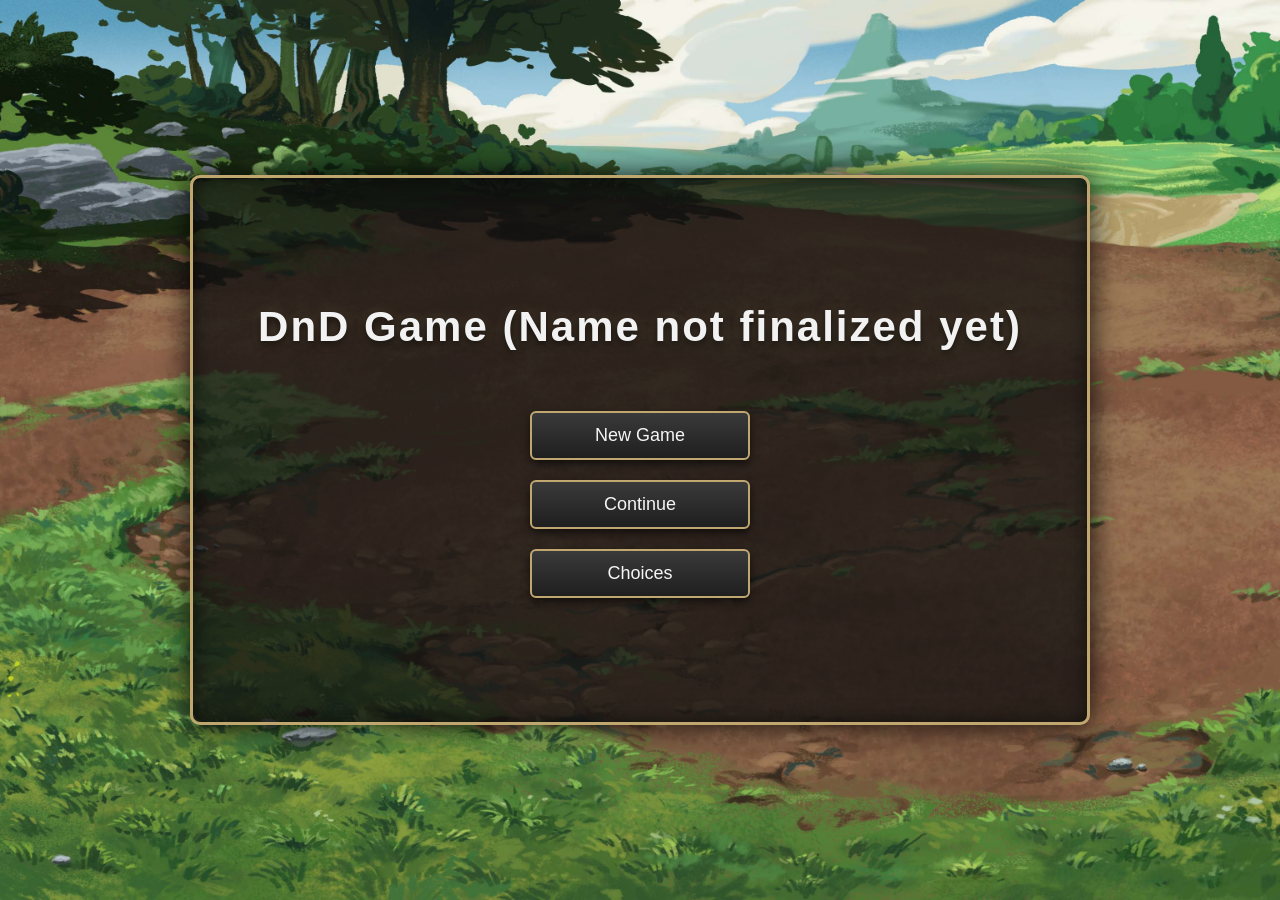
==== index.html @ e04a837b "[Added prototype website templates]" ====
<!DOCTYPE html>
<html lang="en">
<head>
    <meta charset="UTF-8">
    <title>Dnd Game</title>
    <link rel="stylesheet" href="style.css">
</head>
<body>

    <div class="menu-container">

    <h1 class="game-title">DnD Game (Name not finalized yet)</h1>

    <div class="menu-buttons">

        <div class="menu-button">New Game</div>
        <div class="menu-button">Continue</div>
        <div class="menu-button">Choices</div>

    </div>

</div>

</body>
</html>
---- style.css ----
/* ==============================
   GLOBAL PAGE STYLE
============================== */

*{
    box-sizing:border-box;
    margin:0;
    padding:0;
}

body{
    height:100vh;

    display:flex;
    justify-content:center;
    align-items:center;

    font-family: "Trebuchet MS", Arial, sans-serif;

    color:#f2f2f2;

    background-image:url("background.jpg");
    background-size:cover;
    background-position:center;
}


/* ==============================
   MAIN MENU CONTAINER
============================== */

.menu-container{

    width:900px;
    max-width:90%;

    height:550px;

    display:flex;
    flex-direction:column;
    justify-content:center;
    align-items:center;

    background:rgba(15,15,15,0.75);

    border:3px solid #bfa76f;
    border-radius:10px;

    box-shadow:
        0 0 30px rgba(0,0,0,0.9),
        inset 0 0 20px rgba(0,0,0,0.6);
}


/* ==============================
   GAME TITLE
============================== */

.game-title{

    font-size:42px;

    margin-bottom:60px;

    letter-spacing:2px;

    text-align:center;

    text-shadow:
        0 3px 8px rgba(0,0,0,0.9),
        0 0 12px rgba(191,167,111,0.3);
}



/* ==============================
   MENU BUTTON AREA
============================== */

.menu-buttons{

    display:flex;
    flex-direction:column;

    gap:20px;

    align-items:center;
}



/* ==============================
   BUTTON STYLE
============================== */

.menu-button{

    width:220px;

    padding:12px 0;

    font-size:18px;

    color:#f5f5f5;

    background:linear-gradient(#3a3a3a,#1f1f1f);

    border:2px solid #bfa76f;

    border-radius:6px;

    text-align:center;

    cursor:default;

    transition:all 0.2s ease;

    box-shadow:0 4px 8px rgba(0,0,0,0.6);
}


.menu-button:hover{

    transform:translateY(-2px);

    background:linear-gradient(#4a4a4a,#2a2a2a);

    box-shadow:0 6px 12px rgba(0,0,0,0.8);
}


.menu-button:active{

    transform:translateY(1px);

    box-shadow:0 2px 4px rgba(0,0,0,0.8);
}

/* ==============================
   STORY PAGE LAYOUT
============================== */

.story-container{

    width:900px;
    max-width:90%;

    height:80vh;

    display:flex;
    flex-direction:column;

    padding:30px 40px;

    background:rgba(15,15,15,0.85);

    border:3px solid #bfa76f;
    border-radius:10px;

    box-shadow:
        0 0 30px rgba(0,0,0,0.9),
        inset 0 0 20px rgba(0,0,0,0.6);
}



/* ==============================
   CHAPTER TITLE
============================== */

.chapter-title{

    font-size:32px;

    margin-bottom:20px;

    text-align:center;

    letter-spacing:1px;

    text-shadow:
        0 3px 8px rgba(0,0,0,0.9),
        0 0 10px rgba(191,167,111,0.3);
}



/* ==============================
   SCROLLABLE STORY AREA
============================== */

.story-box{

    flex:1;

    overflow-y:auto;

    display:flex;
    flex-direction:column;

    gap:18px;

    font-size:18px;

    line-height:1.7;

    padding-right:10px;
}

/* ==============================
   CUSTOM SCROLLBAR
============================== */

/* Scrollbar width */

.story-box::-webkit-scrollbar{
    width:10px;
}


/* Scrollbar track */

.story-box::-webkit-scrollbar-track{

    background:rgba(20,20,20,0.9);

    border-radius:10px;

    border:1px solid rgba(191,167,111,0.25);
}


/* Scrollbar thumb */

.story-box::-webkit-scrollbar-thumb{

    background:linear-gradient(
        #bfa76f,
        #8f7a4a
    );

    border-radius:10px;

    border:1px solid rgba(0,0,0,0.6);
}


/* Hover effect */

.story-box::-webkit-scrollbar-thumb:hover{

    background:linear-gradient(
        #d4be86,
        #9e8854
    );
}



/* PARAGRAPHS */

.story-box p{
    color:#e6e6e6;
}



/* ==============================
   DIALOGUE TEXT
============================== */

p.dialogue{

    font-style:italic;

    color:#e6d8a8;
}



/* ==============================
   NAME INPUT SECTION
============================== */

.name-input{

    display:flex;

    justify-content:center;

    gap:14px;

    margin-top:10px;
}



/* INPUT FIELD */

.name-input input{

    width:260px;

    padding:10px 12px;

    font-size:16px;

    color:#f5f5f5;

    background:#1c1c1c;

    border:2px solid #bfa76f;

    border-radius:6px;

    outline:none;
}



/* ==============================
   INPUT BUTTON
============================== */

.name-input button{
    padding:10px 18px;
    font-size:16px;
    color:#f5f5f5;
    background:linear-gradient(#3a3a3a,#1f1f1f);
    border:2px solid #bfa76f;
    border-radius:6px;
    cursor:default;
    transition:all 0.2s ease;
    box-shadow:0 4px 8px rgba(0,0,0,0.6);
}

.name-input button:hover{
    transform:translateY(-2px);
    background:linear-gradient(#4a4a4a,#2a2a2a);
    box-shadow:0 6px 12px rgba(0,0,0,0.8);
}

.name-input button:active{
    transform:translateY(1px);
    box-shadow:0 2px 4px rgba(0,0,0,0.8);
}

/* =========================
   COMBAT PAGE
========================= */

.combat-container{
    display:flex;
    flex-direction:column;
    height:100vh;
}


/* TURN ORDER BAR */

.turn-bar{
    display:flex;
    justify-content:center;
    padding:18px;
}

.turn-order{
    display:flex;
    gap:14px;
    padding:10px 18px;

    background:rgba(20,20,20,0.9);
    border:2px solid #bfa76f;
    border-radius:8px;
}

.turn{
    padding:6px 14px;
    font-size:14px;

    background:#2b2b2b;
    border:1px solid #bfa76f;
    border-radius:4px;
}

.turn.enemy{
    border-color:#c96a6a;
}



/* =========================
   BATTLEFIELD
========================= */

.battlefield{
    flex:1;

    display:flex;
    justify-content:space-between;
    align-items:center;

    padding:40px 160px;
}


/* PARTY SIDE */

.party-side{
    display:flex;
    flex-direction:column;
    gap:35px;
}

.enemy-side{
    display:grid;
    grid-template-columns:repeat(2,80px);
    gap:35px;
}


/* CHARACTER PORTRAITS */

.portrait{
    width:120px;
    height:120px;

    border-radius:50%;
    border:3px solid #bfa76f;

    background:#3a3a3a;
}

.portrait.enemy{
    border-color:#c96a6a;
}

/* =========================
   BOTTOM UI
========================= */

.bottom-ui{
    display:flex;
    height:260px;

    border-top:2px solid #bfa76f;

    background:rgba(20,20,20,0.85);
}



/* CHARACTER PANEL */

.character-panel{
    flex:2;
    padding:25px 35px;
}

.character-panel h2{
    margin-bottom:10px;
}



/* HP BAR */

.hp-bar{
    width:260px;
    height:20px;

    border:2px solid #bfa76f;
    border-radius:4px;

    margin-bottom:20px;

    overflow:hidden;
}

.hp-fill{
    height:100%;
    width:70%;

    background:linear-gradient(#6ac96a,#3a8f3a);
}



/* ACTION / ITEM ROWS */

.actions h3{
    margin-bottom:6px;
}

.button-row{
    display:flex;
    gap:12px;
    margin-bottom:18px;
}



/* BUTTON STYLE */

button{
    padding:8px 16px;

    background:linear-gradient(#3a3a3a,#1f1f1f);
    border:2px solid #bfa76f;
    border-radius:4px;

    color:#f5f5f5;
    font-size:14px;

    cursor:default;
}

button:hover{
    background:linear-gradient(#4a4a4a,#2a2a2a);
}



/* =========================
   TOOLTIP
========================= */

.tooltip{
    position:relative;
}

.tooltip-text{
    visibility:hidden;

    position:absolute;
    bottom:120%;
    left:50%;
    transform:translateX(-50%);

    background:#111;
    border:1px solid #bfa76f;
    border-radius:4px;

    padding:6px 10px;
    font-size:13px;

    white-space:nowrap;
}

.tooltip:hover .tooltip-text{
    visibility:visible;
}



/* =========================
   BATTLE LOG
========================= */

.battle-log{
    flex:1;

    border-left:2px solid #bfa76f;
    padding:20px;
}

.battle-log h3{
    margin-bottom:10px;
}

.log-content{
    height:180px;

    overflow-y:auto;

    padding-right:6px;

    font-size:14px;
}

.log-content p{
    margin-bottom:6px;
}

/* =========================
   SAVE GAMES PAGE
========================= */

.save-page{
    min-height:100vh;
    display:flex;
    flex-direction:column;
    align-items:center;
    padding-top:80px;
}


/* TITLE */

.page-title{
    font-size:40px;
    margin-bottom:40px;
    text-shadow:0 4px 8px rgba(0,0,0,0.8);
}


/* MAIN SAVE CONTAINER */

.save-container{
    width:700px;
    max-width:90%;

    background:rgba(20,20,20,0.85);
    border:2px solid #bfa76f;
    border-radius:8px;

    padding:30px;

    display:flex;
    flex-direction:column;
    gap:20px;
}



/* SAVE SLOT */

.save-slot{
    display:flex;
    justify-content:space-between;
    align-items:center;

    padding:20px;

    background:#2a2a2a;
    border:2px solid #bfa76f;
    border-radius:6px;
}



/* EMPTY SLOT */

.save-slot.empty{
    justify-content:center;
    opacity:0.7;
}



/* SAVE INFO */

.save-info h2{
    font-size:20px;
}

.save-info p{
    font-size:14px;
    opacity:0.8;
}



/* ACTION BUTTONS */

.save-actions{
    display:flex;
    gap:12px;
}



/* DELETE BUTTON */

.delete-btn{
    width:40px;
    font-size:18px;
}

/* =========================
   CHOICE STATISTICS PAGE
========================= */

.choices-page{
    min-height:100vh;
    display:flex;
    flex-direction:column;
    align-items:center;
    padding-top:80px;
}


/* MAIN CONTAINER */

.choices-container{
    width:750px;
    max-width:90%;

    background:rgba(20,20,20,0.85);
    border:2px solid #bfa76f;
    border-radius:8px;

    padding:30px;

    display:flex;
    flex-direction:column;
    gap:25px;
}



/* CAMPAIGN SECTION */

.campaign-choices{
    background:#2a2a2a;
    border:2px solid #bfa76f;
    border-radius:6px;

    padding:20px;
}


/* CAMPAIGN TITLE */

.campaign-choices h2{
    margin-bottom:15px;
}


/* CHOICE LIST */

.choice-list{
    list-style:none;
    padding-left:0;
}

.choice-list li{
    margin-bottom:10px;
    padding-left:8px;
    font-size:16px;
}



/* EMPTY STATE */

.no-choices{
    opacity:0.7;
    font-style:italic;
}
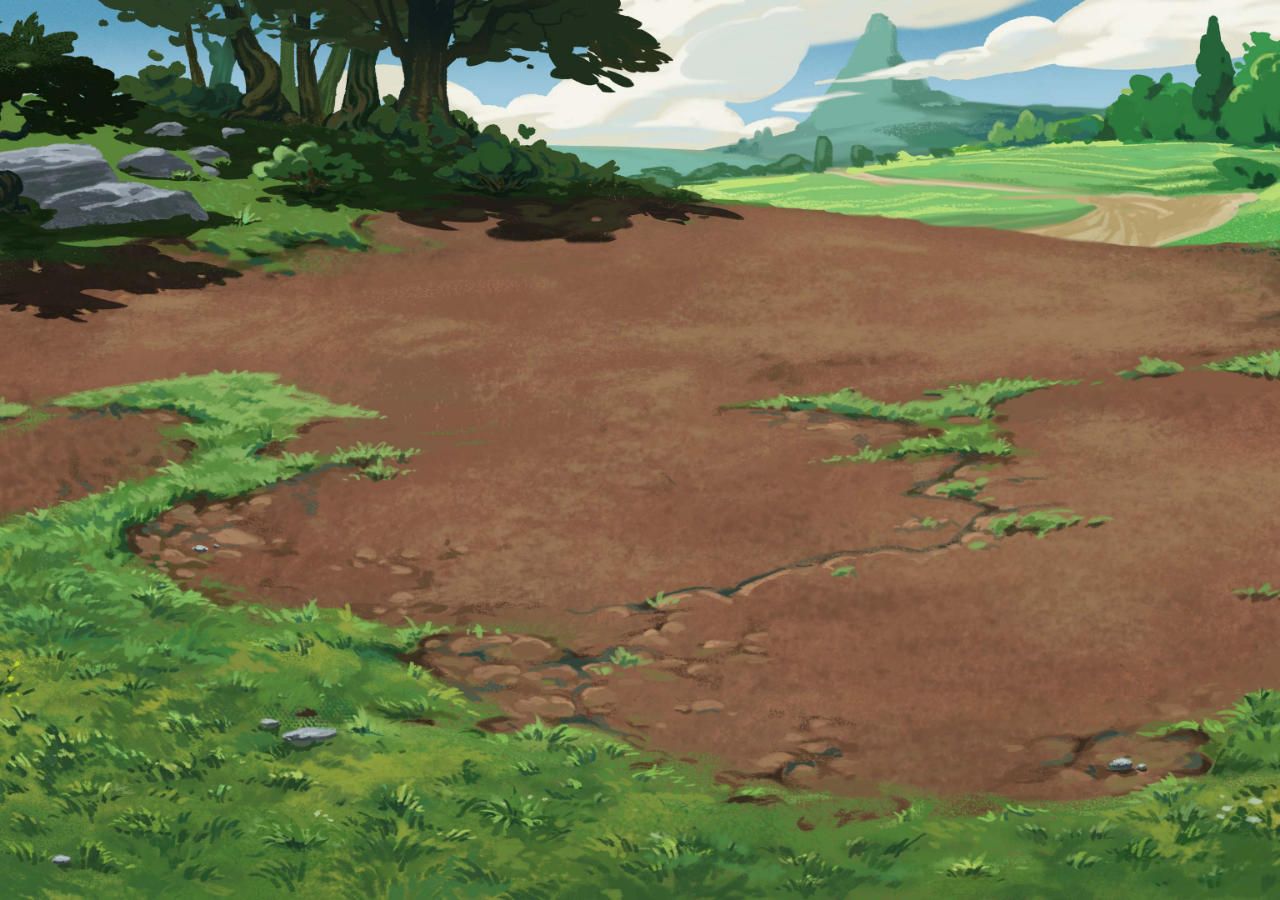
==== commit 3fa043f5: "Fresh Start. Added main menu feature using SPA architecture." ====
--- a/index.html
+++ b/index.html
@@ -2,24 +2,14 @@
 <html lang="en">
 <head>
     <meta charset="UTF-8">
-    <title>Dnd Game</title>
+    <title>Echoes of Aether</title>
     <link rel="stylesheet" href="style.css">
 </head>
 <body>
 
-    <div class="menu-container">
+    <div id="app"></div>
 
-    <h1 class="game-title">DnD Game (Name not finalized yet)</h1>
-
-    <div class="menu-buttons">
-
-        <div class="menu-button">New Game</div>
-        <div class="menu-button">Continue</div>
-        <div class="menu-button">Choices</div>
-
-    </div>
-
-</div>
+    <script type="module" src="app.js"></script>
 
 </body>
 </html>
--- a/style.css
+++ b/style.css
@@ -1,750 +1,45 @@
-/* ==============================
-   GLOBAL PAGE STYLE
-============================== */
-
-*{
-    box-sizing:border-box;
-    margin:0;
-    padding:0;
+body {
+    margin: 0;
+    font-family: Arial, sans-serif;
+    color: white;
+    background: url("assets/backgrounds/background1.jpg") no-repeat center center fixed;
+    background-size: cover;
 }
 
-body{
-    height:100vh;
-
-    display:flex;
-    justify-content:center;
-    align-items:center;
-
-    font-family: "Trebuchet MS", Arial, sans-serif;
-
-    color:#f2f2f2;
-
-    background-image:url("background.jpg");
-    background-size:cover;
-    background-position:center;
+#app {
+    height: 100vh;
+    display: flex;
+    justify-content: center;
+    align-items: center;
 }
 
-
-/* ==============================
-   MAIN MENU CONTAINER
-============================== */
-
-.menu-container{
-
-    width:900px;
-    max-width:90%;
-
-    height:550px;
-
-    display:flex;
-    flex-direction:column;
-    justify-content:center;
-    align-items:center;
-
-    background:rgba(15,15,15,0.75);
-
-    border:3px solid #bfa76f;
-    border-radius:10px;
-
-    box-shadow:
-        0 0 30px rgba(0,0,0,0.9),
-        inset 0 0 20px rgba(0,0,0,0.6);
+/* Menu */
+.menu-container {
+    text-align: center;
 }
 
-
-/* ==============================
-   GAME TITLE
-============================== */
-
-.game-title{
-
-    font-size:42px;
-
-    margin-bottom:60px;
-
-    letter-spacing:2px;
-
-    text-align:center;
-
-    text-shadow:
-        0 3px 8px rgba(0,0,0,0.9),
-        0 0 12px rgba(191,167,111,0.3);
+.game-title {
+    font-size: 48px;
+    margin-bottom: 40px;
+    text-shadow: 2px 2px 5px black;
 }
 
-
-
-/* ==============================
-   MENU BUTTON AREA
-============================== */
-
-.menu-buttons{
-
-    display:flex;
-    flex-direction:column;
-
-    gap:20px;
-
-    align-items:center;
+.menu-box {
+    background: rgba(0, 0, 0, 0.7);
+    padding: 30px;
+    border-radius: 10px;
+    width: 250px;
 }
 
-
-
-/* ==============================
-   BUTTON STYLE
-============================== */
-
-.menu-button{
-
-    width:220px;
-
-    padding:12px 0;
-
-    font-size:18px;
-
-    color:#f5f5f5;
-
-    background:linear-gradient(#3a3a3a,#1f1f1f);
-
-    border:2px solid #bfa76f;
-
-    border-radius:6px;
-
-    text-align:center;
-
-    cursor:default;
-
-    transition:all 0.2s ease;
-
-    box-shadow:0 4px 8px rgba(0,0,0,0.6);
+.menu-button {
+    background: #222;
+    padding: 12px;
+    margin: 10px 0;
+    cursor: pointer;
+    border-radius: 5px;
+    transition: 0.2s;
 }
 
-
-.menu-button:hover{
-
-    transform:translateY(-2px);
-
-    background:linear-gradient(#4a4a4a,#2a2a2a);
-
-    box-shadow:0 6px 12px rgba(0,0,0,0.8);
-}
-
-
-.menu-button:active{
-
-    transform:translateY(1px);
-
-    box-shadow:0 2px 4px rgba(0,0,0,0.8);
-}
-
-/* ==============================
-   STORY PAGE LAYOUT
-============================== */
-
-.story-container{
-
-    width:900px;
-    max-width:90%;
-
-    height:80vh;
-
-    display:flex;
-    flex-direction:column;
-
-    padding:30px 40px;
-
-    background:rgba(15,15,15,0.85);
-
-    border:3px solid #bfa76f;
-    border-radius:10px;
-
-    box-shadow:
-        0 0 30px rgba(0,0,0,0.9),
-        inset 0 0 20px rgba(0,0,0,0.6);
-}
-
-
-
-/* ==============================
-   CHAPTER TITLE
-============================== */
-
-.chapter-title{
-
-    font-size:32px;
-
-    margin-bottom:20px;
-
-    text-align:center;
-
-    letter-spacing:1px;
-
-    text-shadow:
-        0 3px 8px rgba(0,0,0,0.9),
-        0 0 10px rgba(191,167,111,0.3);
-}
-
-
-
-/* ==============================
-   SCROLLABLE STORY AREA
-============================== */
-
-.story-box{
-
-    flex:1;
-
-    overflow-y:auto;
-
-    display:flex;
-    flex-direction:column;
-
-    gap:18px;
-
-    font-size:18px;
-
-    line-height:1.7;
-
-    padding-right:10px;
-}
-
-/* ==============================
-   CUSTOM SCROLLBAR
-============================== */
-
-/* Scrollbar width */
-
-.story-box::-webkit-scrollbar{
-    width:10px;
-}
-
-
-/* Scrollbar track */
-
-.story-box::-webkit-scrollbar-track{
-
-    background:rgba(20,20,20,0.9);
-
-    border-radius:10px;
-
-    border:1px solid rgba(191,167,111,0.25);
-}
-
-
-/* Scrollbar thumb */
-
-.story-box::-webkit-scrollbar-thumb{
-
-    background:linear-gradient(
-        #bfa76f,
-        #8f7a4a
-    );
-
-    border-radius:10px;
-
-    border:1px solid rgba(0,0,0,0.6);
-}
-
-
-/* Hover effect */
-
-.story-box::-webkit-scrollbar-thumb:hover{
-
-    background:linear-gradient(
-        #d4be86,
-        #9e8854
-    );
-}
-
-
-
-/* PARAGRAPHS */
-
-.story-box p{
-    color:#e6e6e6;
-}
-
-
-
-/* ==============================
-   DIALOGUE TEXT
-============================== */
-
-p.dialogue{
-
-    font-style:italic;
-
-    color:#e6d8a8;
-}
-
-
-
-/* ==============================
-   NAME INPUT SECTION
-============================== */
-
-.name-input{
-
-    display:flex;
-
-    justify-content:center;
-
-    gap:14px;
-
-    margin-top:10px;
-}
-
-
-
-/* INPUT FIELD */
-
-.name-input input{
-
-    width:260px;
-
-    padding:10px 12px;
-
-    font-size:16px;
-
-    color:#f5f5f5;
-
-    background:#1c1c1c;
-
-    border:2px solid #bfa76f;
-
-    border-radius:6px;
-
-    outline:none;
-}
-
-
-
-/* ==============================
-   INPUT BUTTON
-============================== */
-
-.name-input button{
-    padding:10px 18px;
-    font-size:16px;
-    color:#f5f5f5;
-    background:linear-gradient(#3a3a3a,#1f1f1f);
-    border:2px solid #bfa76f;
-    border-radius:6px;
-    cursor:default;
-    transition:all 0.2s ease;
-    box-shadow:0 4px 8px rgba(0,0,0,0.6);
-}
-
-.name-input button:hover{
-    transform:translateY(-2px);
-    background:linear-gradient(#4a4a4a,#2a2a2a);
-    box-shadow:0 6px 12px rgba(0,0,0,0.8);
-}
-
-.name-input button:active{
-    transform:translateY(1px);
-    box-shadow:0 2px 4px rgba(0,0,0,0.8);
-}
-
-/* =========================
-   COMBAT PAGE
-========================= */
-
-.combat-container{
-    display:flex;
-    flex-direction:column;
-    height:100vh;
-}
-
-
-/* TURN ORDER BAR */
-
-.turn-bar{
-    display:flex;
-    justify-content:center;
-    padding:18px;
-}
-
-.turn-order{
-    display:flex;
-    gap:14px;
-    padding:10px 18px;
-
-    background:rgba(20,20,20,0.9);
-    border:2px solid #bfa76f;
-    border-radius:8px;
-}
-
-.turn{
-    padding:6px 14px;
-    font-size:14px;
-
-    background:#2b2b2b;
-    border:1px solid #bfa76f;
-    border-radius:4px;
-}
-
-.turn.enemy{
-    border-color:#c96a6a;
-}
-
-
-
-/* =========================
-   BATTLEFIELD
-========================= */
-
-.battlefield{
-    flex:1;
-
-    display:flex;
-    justify-content:space-between;
-    align-items:center;
-
-    padding:40px 160px;
-}
-
-
-/* PARTY SIDE */
-
-.party-side{
-    display:flex;
-    flex-direction:column;
-    gap:35px;
-}
-
-.enemy-side{
-    display:grid;
-    grid-template-columns:repeat(2,80px);
-    gap:35px;
-}
-
-
-/* CHARACTER PORTRAITS */
-
-.portrait{
-    width:120px;
-    height:120px;
-
-    border-radius:50%;
-    border:3px solid #bfa76f;
-
-    background:#3a3a3a;
-}
-
-.portrait.enemy{
-    border-color:#c96a6a;
-}
-
-/* =========================
-   BOTTOM UI
-========================= */
-
-.bottom-ui{
-    display:flex;
-    height:260px;
-
-    border-top:2px solid #bfa76f;
-
-    background:rgba(20,20,20,0.85);
-}
-
-
-
-/* CHARACTER PANEL */
-
-.character-panel{
-    flex:2;
-    padding:25px 35px;
-}
-
-.character-panel h2{
-    margin-bottom:10px;
-}
-
-
-
-/* HP BAR */
-
-.hp-bar{
-    width:260px;
-    height:20px;
-
-    border:2px solid #bfa76f;
-    border-radius:4px;
-
-    margin-bottom:20px;
-
-    overflow:hidden;
-}
-
-.hp-fill{
-    height:100%;
-    width:70%;
-
-    background:linear-gradient(#6ac96a,#3a8f3a);
-}
-
-
-
-/* ACTION / ITEM ROWS */
-
-.actions h3{
-    margin-bottom:6px;
-}
-
-.button-row{
-    display:flex;
-    gap:12px;
-    margin-bottom:18px;
-}
-
-
-
-/* BUTTON STYLE */
-
-button{
-    padding:8px 16px;
-
-    background:linear-gradient(#3a3a3a,#1f1f1f);
-    border:2px solid #bfa76f;
-    border-radius:4px;
-
-    color:#f5f5f5;
-    font-size:14px;
-
-    cursor:default;
-}
-
-button:hover{
-    background:linear-gradient(#4a4a4a,#2a2a2a);
-}
-
-
-
-/* =========================
-   TOOLTIP
-========================= */
-
-.tooltip{
-    position:relative;
-}
-
-.tooltip-text{
-    visibility:hidden;
-
-    position:absolute;
-    bottom:120%;
-    left:50%;
-    transform:translateX(-50%);
-
-    background:#111;
-    border:1px solid #bfa76f;
-    border-radius:4px;
-
-    padding:6px 10px;
-    font-size:13px;
-
-    white-space:nowrap;
-}
-
-.tooltip:hover .tooltip-text{
-    visibility:visible;
-}
-
-
-
-/* =========================
-   BATTLE LOG
-========================= */
-
-.battle-log{
-    flex:1;
-
-    border-left:2px solid #bfa76f;
-    padding:20px;
-}
-
-.battle-log h3{
-    margin-bottom:10px;
-}
-
-.log-content{
-    height:180px;
-
-    overflow-y:auto;
-
-    padding-right:6px;
-
-    font-size:14px;
-}
-
-.log-content p{
-    margin-bottom:6px;
-}
-
-/* =========================
-   SAVE GAMES PAGE
-========================= */
-
-.save-page{
-    min-height:100vh;
-    display:flex;
-    flex-direction:column;
-    align-items:center;
-    padding-top:80px;
-}
-
-
-/* TITLE */
-
-.page-title{
-    font-size:40px;
-    margin-bottom:40px;
-    text-shadow:0 4px 8px rgba(0,0,0,0.8);
-}
-
-
-/* MAIN SAVE CONTAINER */
-
-.save-container{
-    width:700px;
-    max-width:90%;
-
-    background:rgba(20,20,20,0.85);
-    border:2px solid #bfa76f;
-    border-radius:8px;
-
-    padding:30px;
-
-    display:flex;
-    flex-direction:column;
-    gap:20px;
-}
-
-
-
-/* SAVE SLOT */
-
-.save-slot{
-    display:flex;
-    justify-content:space-between;
-    align-items:center;
-
-    padding:20px;
-
-    background:#2a2a2a;
-    border:2px solid #bfa76f;
-    border-radius:6px;
-}
-
-
-
-/* EMPTY SLOT */
-
-.save-slot.empty{
-    justify-content:center;
-    opacity:0.7;
-}
-
-
-
-/* SAVE INFO */
-
-.save-info h2{
-    font-size:20px;
-}
-
-.save-info p{
-    font-size:14px;
-    opacity:0.8;
-}
-
-
-
-/* ACTION BUTTONS */
-
-.save-actions{
-    display:flex;
-    gap:12px;
-}
-
-
-
-/* DELETE BUTTON */
-
-.delete-btn{
-    width:40px;
-    font-size:18px;
-}
-
-/* =========================
-   CHOICE STATISTICS PAGE
-========================= */
-
-.choices-page{
-    min-height:100vh;
-    display:flex;
-    flex-direction:column;
-    align-items:center;
-    padding-top:80px;
-}
-
-
-/* MAIN CONTAINER */
-
-.choices-container{
-    width:750px;
-    max-width:90%;
-
-    background:rgba(20,20,20,0.85);
-    border:2px solid #bfa76f;
-    border-radius:8px;
-
-    padding:30px;
-
-    display:flex;
-    flex-direction:column;
-    gap:25px;
-}
-
-
-
-/* CAMPAIGN SECTION */
-
-.campaign-choices{
-    background:#2a2a2a;
-    border:2px solid #bfa76f;
-    border-radius:6px;
-
-    padding:20px;
-}
-
-
-/* CAMPAIGN TITLE */
-
-.campaign-choices h2{
-    margin-bottom:15px;
-}
-
-
-/* CHOICE LIST */
-
-.choice-list{
-    list-style:none;
-    padding-left:0;
-}
-
-.choice-list li{
-    margin-bottom:10px;
-    padding-left:8px;
-    font-size:16px;
-}
-
-
-
-/* EMPTY STATE */
-
-.no-choices{
-    opacity:0.7;
-    font-style:italic;
+.menu-button:hover {
+    background: #555;
 }
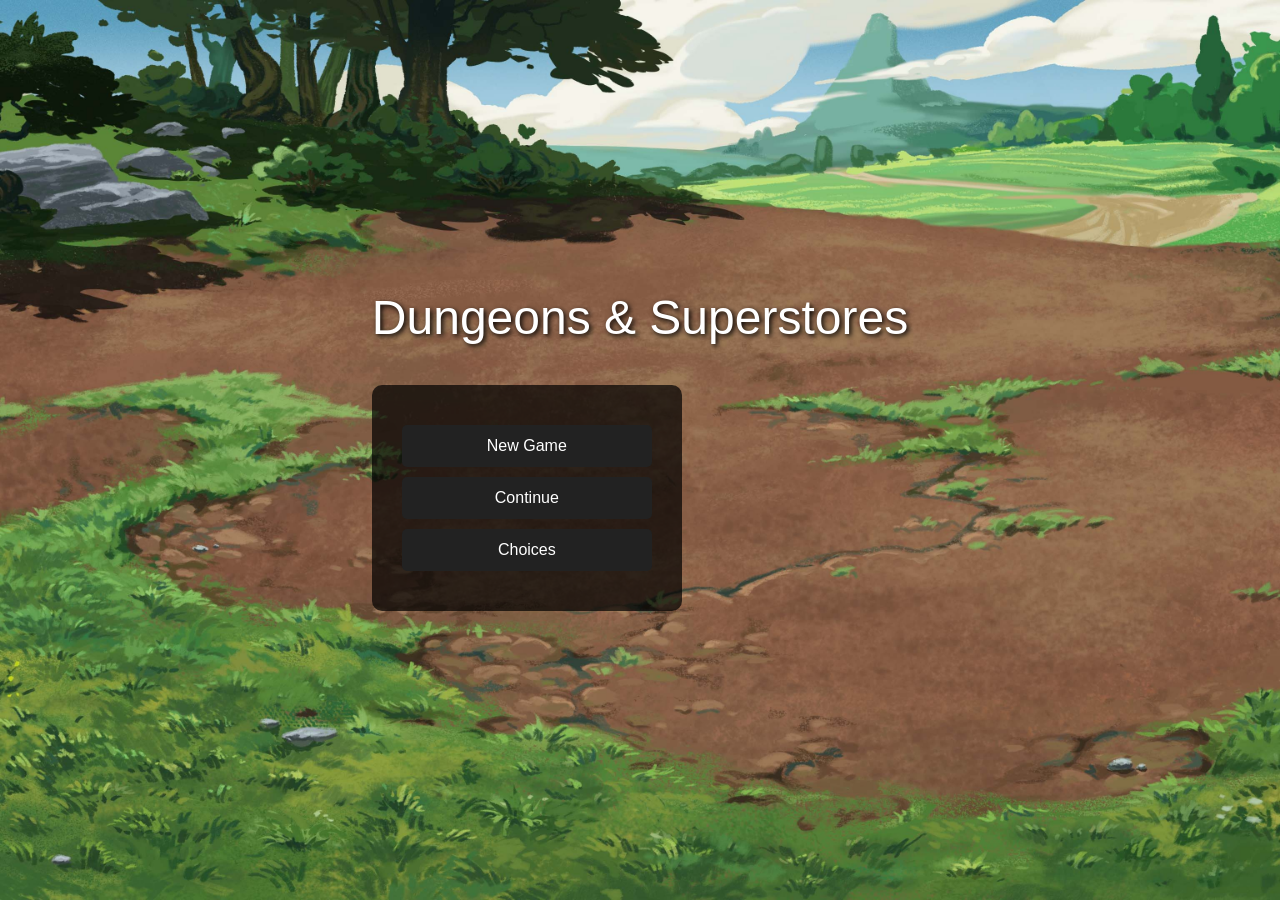
==== commit aed8bd08: "Fixed some reference errors." ====
--- a/index.html
+++ b/index.html
@@ -2,7 +2,7 @@
 <html lang="en">
 <head>
     <meta charset="UTF-8">
-    <title>Echoes of Aether</title>
+    <title>Dungeons & Superstores</title>
     <link rel="stylesheet" href="style.css">
 </head>
 <body>
--- a/style.css
+++ b/style.css
@@ -42,4 +42,90 @@
 
 .menu-button:hover {
     background: #555;
+}
+
+/* Story container */
+.story-container {
+    width: 600px;
+    height: 400px;
+    background: rgba(0, 0, 0, 0.8);
+    border-radius: 10px;
+    padding: 20px;
+    display: flex;
+    flex-direction: column;
+}
+
+/* Scrollable text area */
+.story-text {
+    flex: 1;
+    overflow-y: auto;
+    margin-bottom: 15px;
+}
+
+/* Controls */
+.story-controls {
+    text-align: center;
+}
+
+.story-controls button {
+    margin: 5px;
+    padding: 10px;
+    cursor: pointer;
+}
+
+.story-controls input {
+    padding: 8px;
+    margin-right: 5px;
+}
+
+/* Dialogue wrapper */
+.dialogue {
+    display: flex;
+    margin: 10px 0;
+    align-items: flex-end;
+}
+
+/* Left (allies) */
+.dialogue.left {
+    justify-content: flex-start;
+}
+
+/* Right (NPC/enemy) */
+.dialogue.right {
+    justify-content: flex-end;
+}
+
+/* Portrait + name */
+.character {
+    text-align: center;
+    width: 60px;
+    font-size: 12px;
+}
+
+.portrait {
+    width: 50px;
+    height: 50px;
+    background: gray;
+    border-radius: 5px;
+    margin-bottom: 5px;
+}
+
+/* Bubble */
+.bubble {
+    max-width: 60%;
+    padding: 10px;
+    border-radius: 10px;
+    margin: 0 10px;
+}
+
+/* Left bubble */
+.dialogue.left .bubble {
+    background: #444;
+    border-bottom-left-radius: 0;
+}
+
+/* Right bubble */
+.dialogue.right .bubble {
+    background: #2a2a2a;
+    border-bottom-right-radius: 0;
 }
